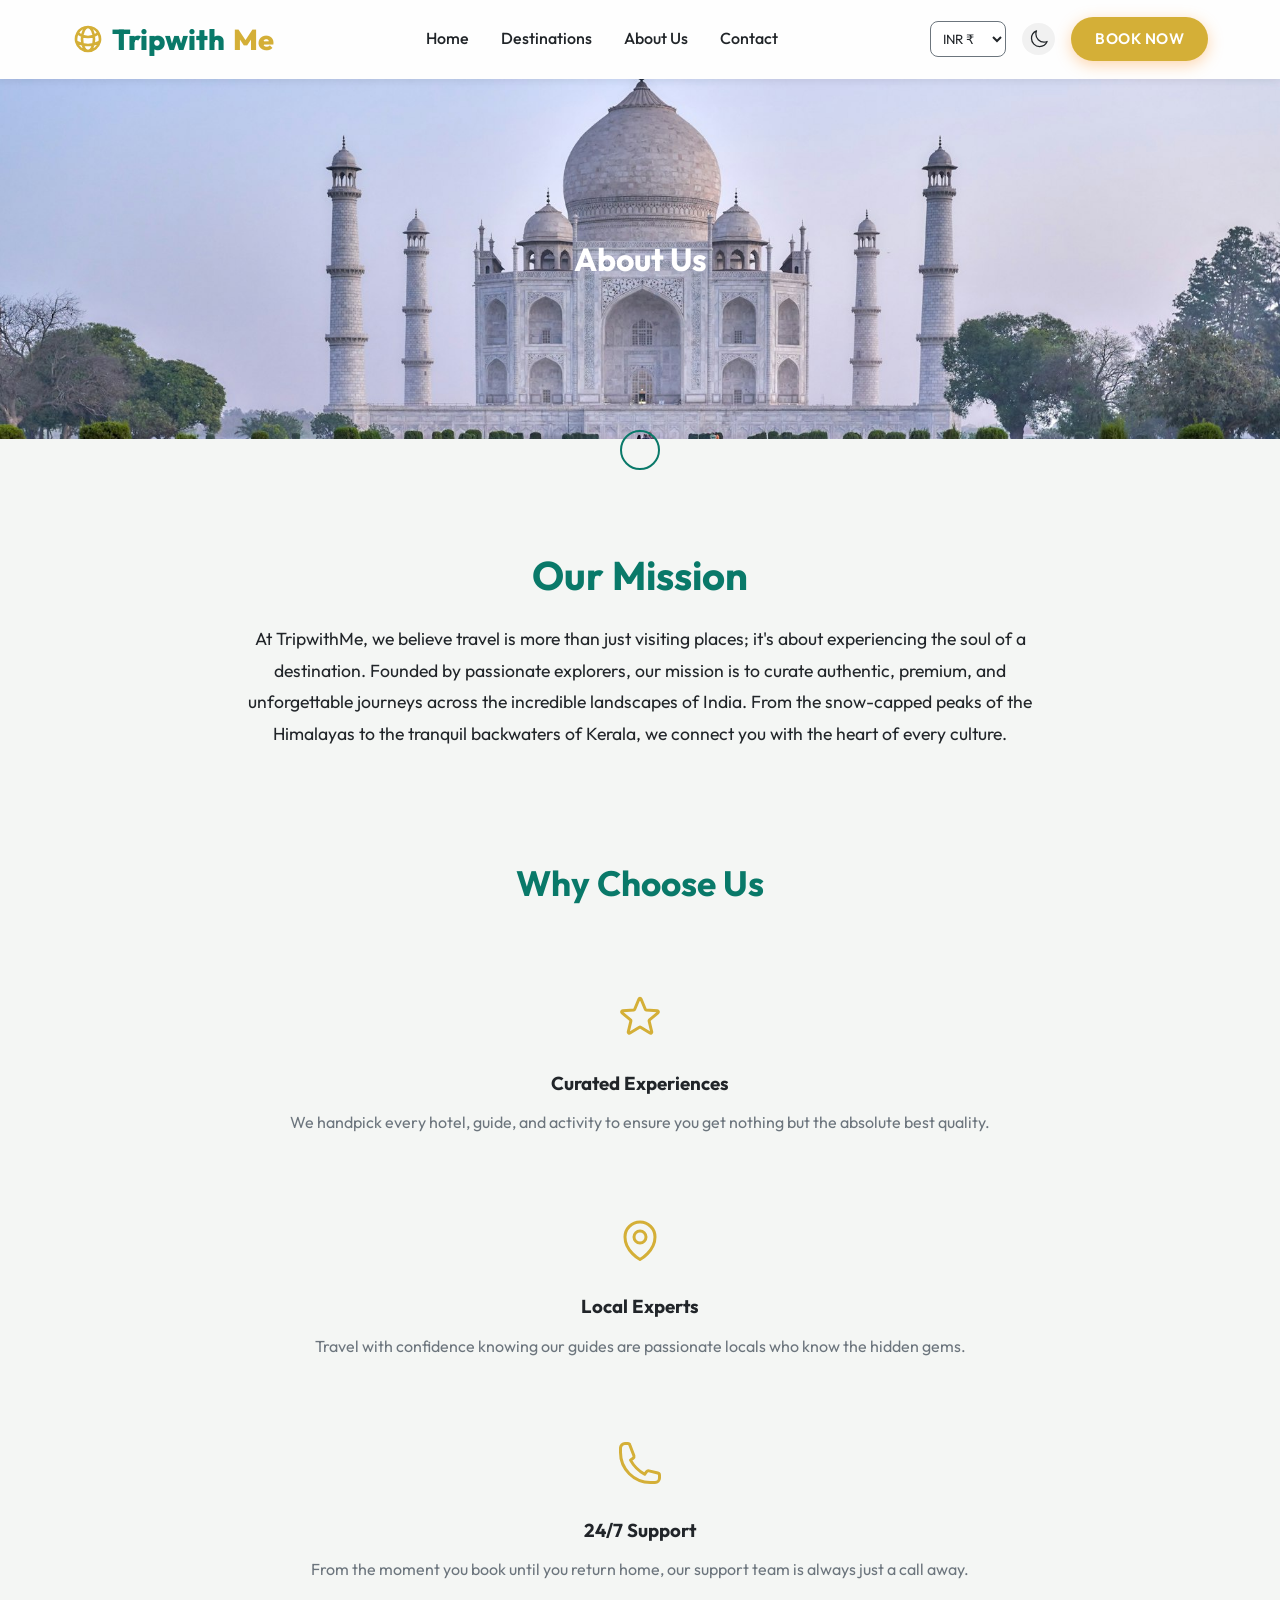
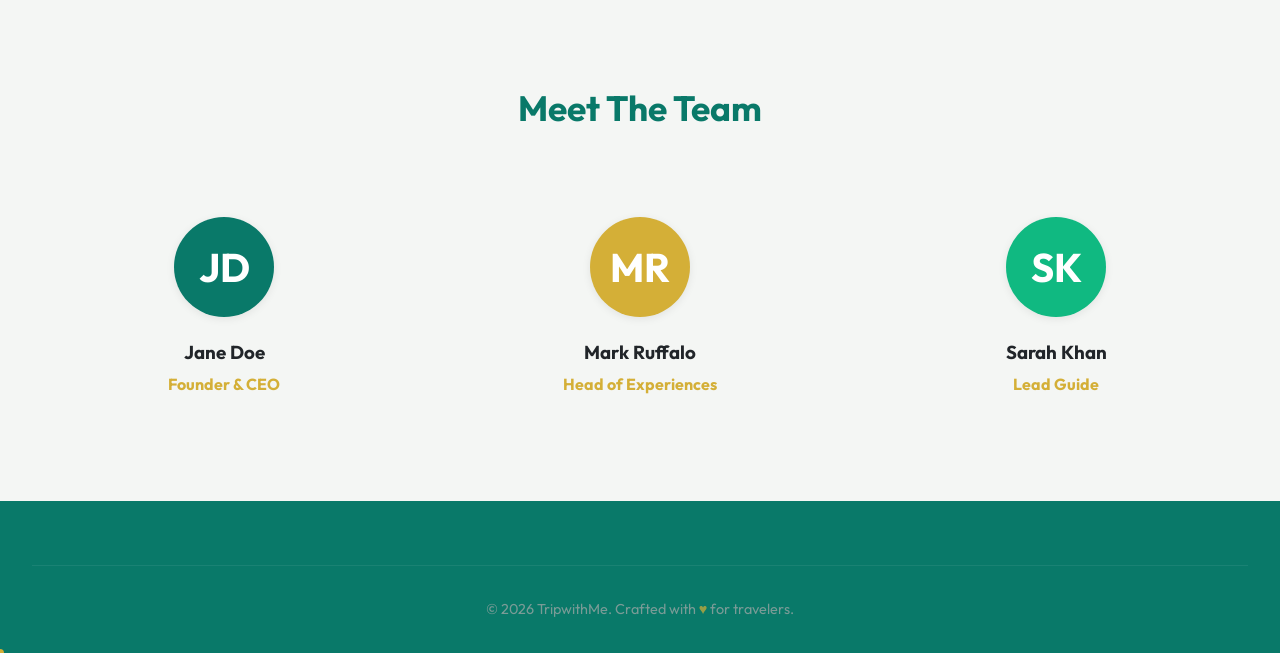
==== about.html @ ea59b4a3 "Added About Us and Contact pages, updated navigation links" ====
<!doctype html>
<html lang="en">
  <head>
    <meta charset="UTF-8" />
    <meta name="viewport" content="width=device-width, initial-scale=1.0" />
    <title>About Us - TripwithMe</title>
    <meta name="description" content="Learn about TripwithMe's mission to provide unforgettable Indian travel experiences." />
    <link rel="stylesheet" href="style.css" />
    <script src="script.js" defer></script>
  </head>
  <body>
    <!-- Preloader -->
    <div id="preloader" class="preloader">
      <svg class="loader-plane" xmlns="http://www.w3.org/2000/svg" fill="none" viewBox="0 0 24 24" stroke-width="1.5" stroke="currentColor" width="60" height="60">
        <path stroke-linecap="round" stroke-linejoin="round" d="M6 12 3.269 3.125A59.769 59.769 0 0 1 21.485 12 59.768 59.768 0 0 1 3.27 20.875L5.999 12Zm0 0h7.5" />
      </svg>
    </div>

    <!-- Header -->
    <header class="header glassmorphism">
      <div class="nav-container">
        <a href="index.html" class="logo">
          <svg xmlns="http://www.w3.org/2000/svg" fill="none" viewBox="0 0 24 24" stroke-width="2" stroke="var(--primary-accent)" width="32" height="32" class="logo-icon">
            <path stroke-linecap="round" stroke-linejoin="round" d="M12 21a9.004 9.004 0 0 0 8.716-6.747M12 21a9.004 9.004 0 0 1-8.716-6.747M12 21c2.485 0 4.5-4.03 4.5-9S14.485 3 12 3m0 18c-2.485 0-4.5-4.03-4.5-9S9.515 3 12 3m0 0a8.997 8.997 0 0 1 7.843 4.582M12 3a8.997 8.997 0 0 0-7.843 4.582m15.686 0A11.953 11.953 0 0 1 12 10.5c-2.998 0-5.74-1.1-7.843-2.918m15.686 0A8.959 8.959 0 0 1 21 12c0 .778-.099 1.533-.284 2.253m0 0A17.919 17.919 0 0 1 12 16.5c-3.162 0-6.133-.815-8.716-2.247m0 0A9.015 9.015 0 0 1 3 12c0-1.605.42-3.113 1.157-4.418" />
          </svg>
          Tripwith<span>Me</span>
        </a>

        <input type="checkbox" id="menu-toggle" />
        <label for="menu-toggle" class="menu-btn">
          <svg xmlns="http://www.w3.org/2000/svg" fill="none" viewBox="0 0 24 24" stroke-width="2" stroke="currentColor" width="28" height="28">
            <path stroke-linecap="round" stroke-linejoin="round" d="M3.75 6.75h16.5M3.75 12h16.5m-16.5 5.25h16.5" />
          </svg>
        </label>

        <ul class="nav-links">
          <li><a href="index.html" class="nav-link">Home</a></li>
          <li><a href="packages.html" class="nav-link">Destinations</a></li>
          <li><a href="about.html" class="nav-link active">About Us</a></li>
          <li><a href="contact.html" class="nav-link">Contact</a></li>
        </ul>

        <div class="header-controls">
          <select id="currency-select" aria-label="Currency" class="glass-select">
            <option value="INR">INR ₹</option>
            <option value="USD">USD $</option>
            <option value="EUR">EUR €</option>
          </select>
          <label style="display: flex; align-items: center; cursor: pointer" title="Toggle Dark Mode" class="theme-toggle-label">
            <input type="checkbox" id="theme-toggle" style="display: none" />
            <svg xmlns="http://www.w3.org/2000/svg" fill="none" viewBox="0 0 24 24" stroke-width="1.5" stroke="currentColor" width="20" height="20" class="theme-icon">
              <path stroke-linecap="round" stroke-linejoin="round" d="M21.752 15.002A9.72 9.72 0 0 1 18 15.75c-5.385 0-9.75-4.365-9.75-9.75 0-1.33.266-2.597.748-3.752A9.753 9.753 0 0 0 3 11.25C3 16.635 7.365 21 12.75 21a9.753 9.753 0 0 0 9.002-5.998Z" />
            </svg>
          </label>
          <a href="login.html" class="btn btn-primary cta-btn">Book Now</a>
        </div>
      </div>
    </header>

    <!-- Page Banner -->
    <div class="page-header parallax-bg" style="background-image: url('images/hero-bg.jpg');">
      <h1>About Us</h1>
    </div>

    <!-- Main Content -->
    <main class="container" style="margin-top: 4rem; margin-bottom: 4rem;">
      <!-- Our Story -->
      <section class="glassmorphism" style="padding: 3rem; margin-bottom: 4rem; border-radius: var(--border-radius);">
        <div style="text-align: center; max-width: 800px; margin: 0 auto;">
          <h2 style="color: var(--primary-base); margin-bottom: 1.5rem; font-size: 2.5rem;">Our Mission</h2>
          <p style="font-size: 1.1rem; line-height: 1.8; color: var(--text-dark);">
            At TripwithMe, we believe travel is more than just visiting places; it's about experiencing the soul of a destination. Founded by passionate explorers, our mission is to curate authentic, premium, and unforgettable journeys across the incredible landscapes of India. From the snow-capped peaks of the Himalayas to the tranquil backwaters of Kerala, we connect you with the heart of every culture.
          </p>
        </div>
      </section>

      <!-- Why Choose Us -->
      <section style="margin-bottom: 4rem;">
        <h2 style="text-align: center; color: var(--primary-base); margin-bottom: 3rem; font-size: 2.2rem;">Why Choose Us</h2>
        <div class="grid-3">
          <div class="glassmorphism" style="padding: 2.5rem; text-align: center; border-radius: var(--border-radius);">
            <svg xmlns="http://www.w3.org/2000/svg" fill="none" viewBox="0 0 24 24" stroke-width="1.5" stroke="var(--primary-accent)" width="48" height="48" style="margin-bottom: 1.5rem;">
              <path stroke-linecap="round" stroke-linejoin="round" d="M11.48 3.499a.562.562 0 0 1 1.04 0l2.125 5.111a.563.563 0 0 0 .475.345l5.518.442c.499.04.701.663.321.988l-4.204 3.602a.563.563 0 0 0-.182.557l1.285 5.385a.562.562 0 0 1-.84.61l-4.725-2.885a.562.562 0 0 0-.586 0L6.982 20.54a.562.562 0 0 1-.84-.61l1.285-5.386a.562.562 0 0 0-.182-.557l-4.204-3.602a.562.562 0 0 1 .321-.988l5.518-.442a.563.563 0 0 0 .475-.345L11.48 3.5Z" />
            </svg>
            <h3 style="margin-bottom: 1rem; color: var(--text-dark);">Curated Experiences</h3>
            <p style="color: var(--text-light);">We handpick every hotel, guide, and activity to ensure you get nothing but the absolute best quality.</p>
          </div>
          <div class="glassmorphism" style="padding: 2.5rem; text-align: center; border-radius: var(--border-radius);">
            <svg xmlns="http://www.w3.org/2000/svg" fill="none" viewBox="0 0 24 24" stroke-width="1.5" stroke="var(--primary-accent)" width="48" height="48" style="margin-bottom: 1.5rem;">
              <path stroke-linecap="round" stroke-linejoin="round" d="M15 10.5a3 3 0 1 1-6 0 3 3 0 0 1 6 0Z" />
              <path stroke-linecap="round" stroke-linejoin="round" d="M19.5 10.5c0 7.142-7.5 11.25-7.5 11.25S4.5 17.642 4.5 10.5a7.5 7.5 0 1 1 15 0Z" />
            </svg>
            <h3 style="margin-bottom: 1rem; color: var(--text-dark);">Local Experts</h3>
            <p style="color: var(--text-light);">Travel with confidence knowing our guides are passionate locals who know the hidden gems.</p>
          </div>
          <div class="glassmorphism" style="padding: 2.5rem; text-align: center; border-radius: var(--border-radius);">
            <svg xmlns="http://www.w3.org/2000/svg" fill="none" viewBox="0 0 24 24" stroke-width="1.5" stroke="var(--primary-accent)" width="48" height="48" style="margin-bottom: 1.5rem;">
              <path stroke-linecap="round" stroke-linejoin="round" d="M2.25 6.75c0 8.284 6.716 15 15 15h2.25a2.25 2.25 0 0 0 2.25-2.25v-1.372c0-.516-.351-.966-.852-1.091l-4.423-1.106c-.44-.11-.902.055-1.173.417l-.97 1.293c-2.896-1.596-5.48-4.18-7.076-7.076l1.293-.97c.362-.271.527-.734.417-1.173L6.963 3.102a1.125 1.125 0 0 0-1.091-.852H4.5A2.25 2.25 0 0 0 2.25 4.5v2.25Z" />
            </svg>
            <h3 style="margin-bottom: 1rem; color: var(--text-dark);">24/7 Support</h3>
            <p style="color: var(--text-light);">From the moment you book until you return home, our support team is always just a call away.</p>
          </div>
        </div>
      </section>

      <!-- Our Team -->
      <section>
        <h2 style="text-align: center; color: var(--primary-base); margin-bottom: 3rem; font-size: 2.2rem;">Meet The Team</h2>
        <div class="team-grid">
          <div class="team-card glassmorphism">
            <div class="team-avatar">JD</div>
            <h3>Jane Doe</h3>
            <p class="team-role">Founder & CEO</p>
          </div>
          <div class="team-card glassmorphism">
            <div class="team-avatar" style="background: var(--primary-accent);">MR</div>
            <h3>Mark Ruffalo</h3>
            <p class="team-role">Head of Experiences</p>
          </div>
          <div class="team-card glassmorphism">
            <div class="team-avatar" style="background: #10b981;">SK</div>
            <h3>Sarah Khan</h3>
            <p class="team-role">Lead Guide</p>
          </div>
        </div>
      </section>
    </main>

    <!-- Footer -->
    <footer class="footer">
      <div class="footer-bottom">
        <p>&copy; 2026 TripwithMe. Crafted with <span style="color: var(--primary-accent)">♥</span> for travelers.</p>
      </div>
    </footer>
  </body>
</html>
---- style.css ----
@import url("https://fonts.googleapis.com/css2?family=Outfit:wght@300;400;500;600;700;800&display=swap");

:root {
  --primary-accent: #d4af37; /* Gold */
  --primary-base: #097969; /* Emerald Green */
  --bg-light: #f4f6f4; /* Subtle mint off-white */
  --text-dark: #212529;
  --text-light: #6c757d;
  --white: #ffffff;
  --shadow-sm: 0 2px 8px rgba(0, 0, 0, 0.08);
  --shadow-md: 0 8px 24px rgba(0, 0, 0, 0.12);
  --shadow-lg: 0 16px 32px rgba(0, 0, 0, 0.15);
  --border-radius: 12px;
  --transition: all 0.3s ease;
}

:root[data-theme="dark"] {
  --primary-accent: #e5c158; /* Lighter Gold for dark mode */
  --primary-base: #50c878; /* Lighter Emerald for dark mode */
  --bg-light: #121212;
  --text-dark: #f8f9fa;
  --text-light: #adb5bd;
  --white: #1e1e1e;
  --shadow-sm: 0 2px 8px rgba(0, 0, 0, 0.4);
  --shadow-md: 0 8px 24px rgba(0, 0, 0, 0.6);
  --shadow-lg: 0 16px 32px rgba(0, 0, 0, 0.8);
}

* {
  margin: 0;
  padding: 0;
  box-sizing: border-box;
}

body {
  font-family: "Outfit", sans-serif;
  background-color: var(--bg-light);
  color: var(--text-dark);
  line-height: 1.6;
  overflow-x: hidden;
  transition:
    background-color var(--transition),
    color var(--transition);
}

a {
  text-decoration: none;
  color: inherit;
}

ul {
  list-style: none;
}

/* Typography */
h1,
h2,
h3,
h4 {
  font-weight: 700;
  line-height: 1.2;
}

.section-title {
  text-align: center;
  font-size: 2.5rem;
  color: var(--primary-base);
  margin-bottom: 3rem;
}

.btn {
  display: inline-block;
  padding: 0.8rem 2rem;
  border-radius: 30px;
  font-weight: 600;
  cursor: pointer;
  transition: var(--transition);
  border: none;
  text-align: center;
}

.btn-primary {
  background-color: var(--primary-accent);
  color: var(--white);
  box-shadow: 0 4px 15px rgba(255, 153, 51, 0.4);
}

.btn-primary:hover {
  background-color: #e68a2e;
  transform: translateY(-2px);
  box-shadow: 0 6px 20px rgba(255, 153, 51, 0.5);
}

/* Header & Navigation (Checkbox Hack) */
.header {
  background-color: var(--white);
  position: sticky;
  top: 0;
  z-index: 1000;
  box-shadow: var(--shadow-sm);
}

.nav-container {
  max-width: 1200px;
  margin: 0 auto;
  display: flex;
  justify-content: space-between;
  align-items: center;
  padding: 1rem 2rem;
}

.logo {
  font-size: 1.8rem;
  font-weight: 800;
  color: var(--primary-base);
  display: flex;
  align-items: center;
  gap: 0.5rem;
}

.logo span {
  color: var(--primary-accent);
}

.nav-links {
  display: flex;
  gap: 2rem;
}

.nav-links a {
  font-weight: 500;
  transition: var(--transition);
}

.nav-links a:hover {
  color: var(--primary-accent);
}

/* Checkbox Hack Elements */
.menu-btn {
  display: none;
  cursor: pointer;
  font-size: 1.5rem;
  color: var(--primary-base);
}

#menu-toggle {
  display: none;
}

/* Hero Section */
.hero {
  height: 80vh;
  min-height: 600px;
  background:
    linear-gradient(rgba(0, 0, 128, 0.5), rgba(0, 0, 128, 0.5)),
    url("images/hero-bg.jpg") center/cover no-repeat;
  display: flex;
  align-items: center;
  justify-content: center;
  text-align: center;
  color: #ffffff;
  padding: 0 2rem;
}

.hero-content h1 {
  font-size: 4rem;
  margin-bottom: 1rem;
  animation: fadeInDown 1s ease;
}

.hero-content p {
  font-size: 1.2rem;
  margin-bottom: 2.5rem;
  font-weight: 300;
}

/* Search Overlay */
.search-overlay {
  background: rgba(255, 255, 255, 0.95);
  padding: 1.5rem;
  border-radius: var(--border-radius);
  display: flex;
  gap: 1rem;
  box-shadow: var(--shadow-lg);
  flex-wrap: wrap;
  backdrop-filter: blur(10px);
}

.search-field {
  flex: 1;
  min-width: 200px;
}

.search-field select,
.search-field input {
  width: 100%;
  padding: 0.8rem 1rem;
  border: 1px solid #ddd;
  border-radius: 8px;
  font-family: inherit;
  outline: none;
}

/* Features */
.features {
  padding: 6rem 2rem;
  max-width: 1200px;
  margin: 0 auto;
}

.feature-grid {
  display: flex;
  gap: 2rem;
  justify-content: space-between;
}

.feature-card {
  flex: 1;
  text-align: center;
  padding: 2rem;
  background: var(--white);
  border-radius: var(--border-radius);
  box-shadow: var(--shadow-sm);
  transition: var(--transition);
}

.feature-card:hover {
  transform: translateY(-10px);
  box-shadow: var(--shadow-md);
}

.feature-icon {
  font-size: 3rem;
  color: var(--primary-accent);
  margin-bottom: 1.5rem;
}

/* State Grid */
.states {
  padding: 4rem 2rem 8rem;
  max-width: 1200px;
  margin: 0 auto;
}

.state-grid {
  display: grid;
  grid-template-columns: repeat(3, 1fr);
  grid-template-rows: repeat(2, 350px);
  gap: 2rem;
}

.state-card {
  position: relative;
  border-radius: var(--border-radius);
  overflow: hidden;
  cursor: pointer;
  box-shadow: var(--shadow-md);
  transition: var(--transition);
}

.state-card img {
  width: 100%;
  height: 100%;
  object-fit: cover;
  transition: transform 0.5s ease;
}

.state-overlay {
  position: absolute;
  bottom: 0;
  left: 0;
  right: 0;
  background: linear-gradient(transparent, rgba(0, 0, 128, 0.9));
  padding: 2rem;
  color: #ffffff;
}

.state-card:hover {
  transform: translateY(-5px);
  box-shadow: var(--shadow-lg);
}

.state-card:hover img {
  transform: scale(1.1);
}

/* Page 2: Packages */
.page-header {
  height: 40vh;
  min-height: 300px;
  background:
    linear-gradient(rgba(0, 0, 128, 0.6), rgba(0, 0, 128, 0.6)),
    url("images/contact-bg.jpg") center/cover;
  display: flex;
  align-items: center;
  justify-content: center;
  color: #ffffff;
}

.packages-container {
  max-width: 1200px;
  margin: 4rem auto;
  padding: 0 2rem;
  display: flex;
  flex-direction: column;
  gap: 3rem;
}

.sidebar {
  background: var(--white);
  padding: 2rem;
  border-radius: var(--border-radius);
  box-shadow: var(--shadow-sm);
  height: fit-content;
  display: flex;
  justify-content: center;
  align-items: center;
  gap: 3rem;
  flex-wrap: wrap;
}

.filter-group {
  display: flex;
  align-items: center;
  gap: 1.5rem;
  margin-bottom: 0;
  flex-wrap: wrap;
}

.filter-group h3 {
  color: var(--primary-base);
  margin-bottom: 0;
  margin-right: 1rem;
}

.checkbox-label {
  display: flex;
  align-items: center;
  gap: 0.8rem;
  margin-bottom: 0;
  cursor: pointer;
}

.checkbox-label input[type="checkbox"] {
  accent-color: var(--primary-accent);
  width: 1.2rem;
  height: 1.2rem;
}

.package-grid {
  display: grid;
  grid-template-columns: repeat(auto-fill, minmax(300px, 1fr));
  gap: 2rem;
}

.pkg-card {
  background: var(--white);
  border-radius: var(--border-radius);
  overflow: hidden;
  box-shadow: var(--shadow-sm);
  transition: var(--transition);
}

.pkg-card:hover {
  transform: translateY(-5px);
  box-shadow: var(--shadow-md);
}

.pkg-img {
  height: 200px;
  width: 100%;
  object-fit: cover;
}

.pkg-content {
  padding: 1.5rem;
}

.pkg-meta {
  display: flex;
  justify-content: space-between;
  margin-bottom: 1rem;
  color: var(--text-light);
  font-size: 0.9rem;
}

.pkg-meta span {
  display: flex;
  align-items: center;
  gap: 0.3rem;
}

.pkg-title {
  font-size: 1.2rem;
  margin-bottom: 1rem;
}

.pkg-footer {
  display: flex;
  justify-content: space-between;
  align-items: center;
  border-top: 1px solid var(--bg-light);
  padding-top: 1rem;
  margin-top: 1rem;
}

.pkg-price {
  font-size: 1.4rem;
  font-weight: 700;
  color: var(--primary-accent);
}

/* Page 3: Trip Details */
.trip-details-container {
  max-width: 1200px;
  margin: 4rem auto;
  padding: 0 2rem;
  display: grid;
  grid-template-columns: 70% 30%;
  gap: 3rem;
}

.state-overview p {
  font-size: 1.1rem;
  color: var(--text-light);
  margin-bottom: 2rem;
}

/* CSS Masonry Gallery */
.masonry-gallery {
  column-count: 2;
  column-gap: 1rem;
  margin-bottom: 3rem;
}

.masonry-item {
  break-inside: avoid;
  margin-bottom: 1rem;
  border-radius: 8px;
  width: 100%;
  display: block;
  box-shadow: var(--shadow-sm);
}

/* CSS Timeline */
.timeline {
  border-left: 3px solid var(--primary-accent);
  padding-left: 2rem;
  margin: 2rem 0;
}

.timeline-item {
  position: relative;
  margin-bottom: 3rem;
}

.timeline-item::before {
  content: "";
  position: absolute;
  left: -2.65rem;
  top: 0;
  width: 20px;
  height: 20px;
  background: var(--white);
  border: 4px solid var(--primary-accent);
  border-radius: 50%;
}

.timeline-day {
  font-size: 0.9rem;
  font-weight: 700;
  color: var(--primary-accent);
  margin-bottom: 0.5rem;
}

.timeline-content h4 {
  margin-bottom: 0.5rem;
  color: var(--primary-base);
}

.timeline-content p {
  color: var(--text-light);
}

/* Sticky Booking Form */
.booking-sidebar {
  position: sticky;
  top: 100px; /* Offset for header */
  background: var(--white);
  padding: 2rem;
  border-radius: var(--border-radius);
  box-shadow: var(--shadow-md);
  height: fit-content;
}

.price-tag {
  font-size: 2rem;
  font-weight: 800;
  color: var(--primary-base);
  margin-bottom: 1.5rem;
}

.price-tag span {
  font-size: 1rem;
  color: var(--text-light);
  font-weight: 400;
}

.booking-form {
  display: flex;
  flex-direction: column;
  gap: 1.2rem;
}

.form-group label {
  display: block;
  margin-bottom: 0.5rem;
  font-weight: 500;
}

.form-group input,
.form-group select {
  width: 100%;
  padding: 0.8rem;
  border: 1px solid #ddd;
  border-radius: 8px;
  font-family: inherit;
}

/* Footer */
.footer {
  background-color: var(--primary-base);
  color: var(--white);
  padding: 4rem 2rem 2rem;
}

.footer-grid {
  max-width: 1200px;
  margin: 0 auto;
  display: grid;
  grid-template-columns: repeat(4, 1fr);
  gap: 3rem;
  margin-bottom: 3rem;
}

.footer-col h4 {
  color: var(--primary-accent);
  margin-bottom: 1.5rem;
  font-size: 1.2rem;
}

.footer-links li {
  margin-bottom: 0.8rem;
}

.footer-links a {
  color: #ccc;
  transition: var(--transition);
}

.footer-links a:hover {
  color: var(--white);
  padding-left: 5px;
}

.newsletter-form {
  display: flex;
  margin-top: 1rem;
}

.newsletter-form input {
  padding: 0.8rem;
  border: none;
  border-radius: 4px 0 0 4px;
  flex: 1;
  outline: none;
}

.newsletter-form button {
  border-radius: 0 4px 4px 0;
  padding: 0.8rem 1.2rem;
}

.footer-bottom {
  text-align: center;
  padding-top: 2rem;
  border-top: 1px solid rgba(255, 255, 255, 0.1);
  color: #aaa;
}

/* Animations */
@keyframes fadeInDown {
  from {
    opacity: 0;
    transform: translateY(-30px);
  }
  to {
    opacity: 1;
    transform: translateY(0);
  }
}

/* Responsive Media Queries */
@media (max-width: 1024px) {
  .state-grid {
    grid-template-columns: repeat(2, 1fr);
  }

  .packages-container,
  .trip-details-container {
    grid-template-columns: 1fr;
  }

  .booking-sidebar {
    position: relative;
    top: 0;
  }
}

@media (max-width: 768px) {
  .menu-btn {
    display: block;
  }

  .nav-links {
    position: absolute;
    top: 100%;
    left: 0;
    right: 0;
    background: var(--white);
    flex-direction: column;
    padding: 0;
    max-height: 0;
    overflow: hidden;
    transition: max-height 0.3s ease-out;
    box-shadow: var(--shadow-sm);
    gap: 0;
  }

  .nav-links li {
    text-align: center;
    border-bottom: 1px solid var(--bg-light);
  }

  .nav-links a {
    display: block;
    padding: 1rem;
  }

  #menu-toggle:checked ~ .nav-links {
    max-height: 300px;
  }

  .hero-content h1 {
    font-size: 2.5rem;
  }

  .feature-grid {
    flex-direction: column;
  }

  .footer-grid {
    grid-template-columns: repeat(2, 1fr);
  }
}

@media (max-width: 480px) {
  .state-grid {
    grid-template-columns: 1fr;
  }

  .footer-grid {
    grid-template-columns: 1fr;
  }

  .masonry-gallery {
    column-count: 1;
  }
}

/* Glassmorphism */
.glass {
  background: rgba(255, 255, 255, 0.15);
  backdrop-filter: blur(12px);
  -webkit-backdrop-filter: blur(12px);
  border: 1px solid rgba(255, 255, 255, 0.2);
}

:root[data-theme="dark"] .glass {
  background: rgba(30, 30, 30, 0.3);
  border: 1px solid rgba(255, 255, 255, 0.1);
}

/* Parallax */
.parallax-bg {
  background-attachment: fixed;
  background-position: center;
  background-repeat: no-repeat;
  background-size: cover;
}

/* Header Utilities */
.header.transparent {
  background-color: transparent;
  box-shadow: none;
  transition: var(--transition);
}
.header.transparent.scrolled {
  background-color: var(--white);
  box-shadow: var(--shadow-sm);
}

/* Video Hero */
.video-hero-wrapper {
  position: absolute;
  top: 0;
  left: 0;
  width: 100%;
  height: 100%;
  overflow: hidden;
  z-index: -1;
}

.video-hero-wrapper video {
  width: 100%;
  height: 100%;
  object-fit: cover;
  opacity: 0.8;
}

/* Header Controls */
.header-controls {
  display: flex;
  align-items: center;
  gap: 1rem;
}

.header-controls select,
.header-controls button {
  padding: 0.5rem;
  border-radius: 8px;
  border: 1px solid var(--text-light);
  background: var(--white);
  color: var(--text-dark);
  font-family: inherit;
  cursor: pointer;
}

/* Spin Anim */
.spin-anim {
  animation: spin 0.5s ease-in-out;
}
@keyframes spin {
  from {
    transform: rotate(0deg) scale(1);
  }
  50% {
    transform: rotate(180deg) scale(1.2);
  }
  to {
    transform: rotate(360deg) scale(1);
  }
}

/* Floating WhatsApp */
.floating-whatsapp {
  position: fixed;
  bottom: 30px;
  right: 30px;
  background-color: #25d366;
  color: white;
  width: 60px;
  height: 60px;
  border-radius: 50%;
  display: flex;
  align-items: center;
  justify-content: center;
  font-size: 30px;
  box-shadow: var(--shadow-md);
  z-index: 1000;
  transition: var(--transition);
  animation: pulse 2s infinite;
}
.floating-whatsapp:hover {
  transform: scale(1.1);
}
@keyframes pulse {
  0% {
    box-shadow: 0 0 0 0 rgba(37, 211, 102, 0.7);
  }
  70% {
    box-shadow: 0 0 0 15px rgba(37, 211, 102, 0);
  }
  100% {
    box-shadow: 0 0 0 0 rgba(37, 211, 102, 0);
  }
}

/* Compare Bar */
.compare-bar {
  position: fixed;
  bottom: -100px;
  left: 0;
  width: 100%;
  background: var(--white);
  padding: 1rem 2rem;
  box-shadow: 0 -4px 15px rgba(0, 0, 0, 0.1);
  display: flex;
  justify-content: space-between;
  align-items: center;
  z-index: 999;
  transition: bottom 0.3s ease;
}
.compare-bar.visible {
  bottom: 0;
}
.compare-checkbox-container {
  position: absolute;
  top: 10px;
  right: 10px;
  background: var(--white);
  padding: 5px;
  border-radius: 50%;
  z-index: 10;
  box-shadow: var(--shadow-sm);
}

/* 3D Flip Card */
.flip-card-wrapper {
  perspective: 1000px;
}
.flip-card-inner {
  position: relative;
  width: 100%;
  height: 100%;
  text-align: left;
  transition: transform 0.8s;
  transform-style: preserve-3d;
  box-shadow: var(--shadow-sm);
  border-radius: var(--border-radius);
}
.flip-card-wrapper:hover .flip-card-inner {
  transform: rotateY(180deg);
}
.flip-card-front,
.flip-card-back {
  position: relative;
  width: 100%;
  -webkit-backface-visibility: hidden;
  backface-visibility: hidden;
  background: var(--white);
  border-radius: var(--border-radius);
}
.flip-card-back {
  position: absolute;
  top: 0;
  left: 0;
  height: 100%;
  transform: rotateY(180deg);
  padding: 2rem;
  display: flex;
  flex-direction: column;
  justify-content: center;
  align-items: center;
  text-align: center;
  background: var(--primary-base);
  color: var(--white);
}

/* Booking Wizard */
.wizard-step {
  display: none;
}
.wizard-step.active {
  display: block;
  animation: fadeIn 0.4s ease;
}
@keyframes fadeIn {
  from {
    opacity: 0;
    transform: translateY(10px);
  }
  to {
    opacity: 1;
    transform: translateY(0);
  }
}

/* FAQ Accordion */
.faq-details {
  background: var(--white);
  padding: 1rem;
  border-radius: 8px;
  margin-bottom: 1rem;
  box-shadow: var(--shadow-sm);
}
.faq-details summary {
  font-weight: 600;
  cursor: pointer;
  outline: none;
  color: var(--primary-base);
}
.faq-details p {
  margin-top: 1rem;
  color: var(--text-light);
}

/* Weather Chart */
.weather-chart {
  display: flex;
  align-items: flex-end;
  gap: 10px;
  height: 150px;
  margin-top: 2rem;
  padding-bottom: 1rem;
  border-bottom: 2px solid var(--text-light);
}
.chart-bar {
  flex: 1;
  background: var(--primary-accent);
  border-radius: 4px 4px 0 0;
  text-align: center;
  color: var(--white);
  font-size: 0.8rem;
  position: relative;
  transition: var(--transition);
}
.chart-bar:hover {
  filter: brightness(1.1);
}
.chart-bar span {
  position: absolute;
  bottom: -25px;
  left: 50%;
  transform: translateX(-50%);
  color: var(--text-dark);
}

/* Marquee */
.marquee-container {
  overflow: hidden;
  white-space: nowrap;
  background: var(--white);
  padding: 3rem 0;
  margin: 4rem 0;
}
.marquee-content {
  display: inline-block;
  animation: scroll-marquee 20s linear infinite;
}
.marquee-item {
  display: inline-block;
  background: var(--bg-light);
  padding: 2rem;
  margin: 0 1rem;
  border-radius: 12px;
  box-shadow: var(--shadow-sm);
  width: 350px;
  white-space: normal;
}
@keyframes scroll-marquee {
  0% {
    transform: translateX(0);
  }
  100% {
    transform: translateX(-50%);
  }
}

/* SVG Line Animation */
.animated-route path {
  stroke-dasharray: 1000;
  stroke-dashoffset: 1000;
  animation: drawLine 5s linear forwards;
}
@keyframes drawLine {
  to {
    stroke-dashoffset: 0;
  }
}

/* --- Creative Header & Footer Enhancements --- */

/* Glassmorphism Header */
.header.glassmorphism {
  background: rgba(255, 255, 255, 0.85);
  backdrop-filter: blur(12px);
  -webkit-backdrop-filter: blur(12px);
  border-bottom: 1px solid rgba(255, 255, 255, 0.3);
  transition: all 0.4s ease;
}

:root[data-theme="dark"] .header.glassmorphism {
  background: rgba(18, 18, 18, 0.85);
  border-bottom: 1px solid rgba(255, 255, 255, 0.05);
}

.logo-icon {
  transition: transform 0.3s ease;
}
.logo:hover .logo-icon {
  transform: rotate(20deg);
}

/* Nav Links Underline Effect */
.nav-links {
  align-items: center;
}
.nav-link {
  position: relative;
  padding: 0.5rem 0;
}
.nav-link::after {
  content: "";
  position: absolute;
  width: 0;
  height: 2px;
  bottom: 0;
  left: 0;
  background-color: var(--primary-accent);
  transition: width 0.3s ease;
}
.nav-link:hover::after {
  width: 100%;
}

/* Header Controls */
.header-controls {
  display: flex;
  align-items: center;
  gap: 1rem;
}
.glass-select {
  background: transparent;
  border: 1px solid rgba(0, 0, 0, 0.1);
  padding: 0.4rem;
  border-radius: 6px;
  color: var(--text-dark);
  cursor: pointer;
}
:root[data-theme="dark"] .glass-select {
  border-color: rgba(255, 255, 255, 0.2);
}
.glass-select:focus {
  outline: none;
  border-color: var(--primary-accent);
}

.theme-toggle-label {
  padding: 0.4rem;
  border-radius: 50%;
  background: rgba(0, 0, 0, 0.05);
  transition: background 0.3s ease;
}
:root[data-theme="dark"] .theme-toggle-label {
  background: rgba(255, 255, 255, 0.1);
}
.theme-toggle-label:hover {
  background: rgba(0, 0, 0, 0.1);
}
:root[data-theme="dark"] .theme-toggle-label:hover {
  background: rgba(255, 255, 255, 0.2);
}

.cta-btn {
  padding: 0.6rem 1.5rem;
  font-size: 0.95rem;
  text-transform: uppercase;
  letter-spacing: 0.5px;
}

/* Creative Footer */
.creative-footer {
  background: linear-gradient(135deg, var(--primary-base) 0%, #044a3f 100%);
  color: #e0e6ed;
  padding: 5rem 2rem 2rem;
  margin-top: 5rem;
  position: relative;
}

:root[data-theme="dark"] .creative-footer {
  background: linear-gradient(135deg, #1a1a1a 0%, #0d0d0d 100%);
  border-top: 1px solid #333;
}

.footer-grid {
  max-width: 1200px;
  margin: 0 auto;
  display: grid;
  grid-template-columns: 2fr 1fr 1fr 1.5fr;
  gap: 3rem;
  margin-bottom: 4rem;
}

@media (max-width: 992px) {
  .footer-grid {
    grid-template-columns: 1fr 1fr;
  }
}
@media (max-width: 576px) {
  .footer-grid {
    grid-template-columns: 1fr;
  }
}

.footer-logo {
  color: #ffffff !important;
  margin-bottom: 1.5rem;
}

.footer-tagline {
  line-height: 1.8;
  margin-bottom: 2rem;
  opacity: 0.85;
}

.social-links {
  display: flex;
  gap: 1rem;
}
.social-links a {
  display: flex;
  align-items: center;
  justify-content: center;
  width: 40px;
  height: 40px;
  border-radius: 50%;
  background: rgba(255, 255, 255, 0.1);
  color: #ffffff;
  transition: all 0.3s ease;
}
.social-links a:hover {
  background: var(--primary-accent);
  transform: translateY(-3px);
}

.footer-col h4 {
  color: #ffffff;
  font-size: 1.2rem;
  margin-bottom: 1.5rem;
  position: relative;
  padding-bottom: 0.5rem;
}
.footer-col h4::after {
  content: "";
  position: absolute;
  left: 0;
  bottom: 0;
  width: 40px;
  height: 2px;
  background: var(--primary-accent);
}

.footer-links li {
  margin-bottom: 0.8rem;
}
.footer-links a {
  color: #e0e6ed;
  opacity: 0.8;
  transition: all 0.3s ease;
  display: flex;
  align-items: center;
}
.footer-links a::before {
  content: "›";
  margin-right: 8px;
  color: var(--primary-accent);
  font-size: 1.2rem;
  opacity: 0;
  transform: translateX(-10px);
  transition: all 0.3s ease;
}
.footer-links a:hover {
  opacity: 1;
  color: #ffffff;
  padding-left: 5px;
}
.footer-links a:hover::before {
  opacity: 1;
  transform: translateX(0);
}

.newsletter-col p {
  margin-bottom: 1.5rem;
  opacity: 0.85;
}

.input-group {
  display: flex;
  background: rgba(255, 255, 255, 0.1);
  border-radius: 30px;
  padding: 0.3rem;
  border: 1px solid rgba(255, 255, 255, 0.2);
}
.input-group input {
  background: transparent;
  border: none;
  padding: 0.8rem 1.2rem;
  color: #ffffff;
  width: 100%;
  outline: none;
}
.input-group input::placeholder {
  color: rgba(255, 255, 255, 0.6);
}
.input-group button {
  border-radius: 50%;
  width: 45px;
  height: 45px;
  padding: 0;
  display: flex;
  align-items: center;
  justify-content: center;
}

.footer-bottom {
  border-top: 1px solid rgba(255, 255, 255, 0.1);
  text-align: center;
  padding-top: 2rem;
  opacity: 0.7;
  font-size: 0.9rem;
}

/* --- Authentication Page (Login/Register) --- */
.auth-page {
  margin: 0;
  padding: 0;
  height: 100vh;
  overflow: hidden;
  display: flex;
  background-color: var(--bg-light);
}

.auth-back-btn {
  position: absolute;
  top: 2rem;
  left: 2rem;
  z-index: 100;
  display: flex;
  align-items: center;
  gap: 0.5rem;
  color: var(--white);
  font-weight: 500;
  text-shadow: 0 2px 4px rgba(0, 0, 0, 0.5);
  transition: transform 0.3s ease;
}
.auth-back-btn:hover {
  transform: translateX(-5px);
  color: var(--primary-accent);
}

.auth-container {
  display: flex;
  width: 100%;
  height: 100%;
}

/* Left Side Slider */
.auth-left {
  flex: 1.2;
  position: relative;
  overflow: hidden;
  background-color: #000;
}

@media (max-width: 992px) {
  .auth-left {
    display: none;
  }
  .auth-back-btn {
    color: var(--text-dark);
    text-shadow: none;
  }
}

.slider-slide {
  position: absolute;
  top: 0;
  left: 0;
  width: 100%;
  height: 100%;
  background-size: cover;
  background-position: center;
  opacity: 0;
  transition: opacity 1.5s ease-in-out;
  z-index: 1;
}

.slider-slide::after {
  content: "";
  position: absolute;
  top: 0;
  left: 0;
  width: 100%;
  height: 100%;
  background: linear-gradient(rgba(0, 0, 0, 0.2), rgba(0, 0, 0, 0.7));
}

.slider-slide.active {
  opacity: 1;
  z-index: 2;
}

.slide-content {
  position: absolute;
  bottom: 10%;
  left: 10%;
  color: var(--white);
  z-index: 3;
  max-width: 80%;
  transform: translateY(20px);
  opacity: 0;
  transition: all 0.8s ease 0.5s;
}

.slider-slide.active .slide-content {
  transform: translateY(0);
  opacity: 1;
}

.slide-content h2 {
  font-size: 3rem;
  margin-bottom: 0.5rem;
  text-shadow: 0 2px 8px rgba(0, 0, 0, 0.5);
}

.slide-content p {
  font-size: 1.2rem;
  text-shadow: 0 1px 4px rgba(0, 0, 0, 0.5);
}

/* Right Side Forms */
.auth-right {
  flex: 1;
  display: flex;
  align-items: center;
  justify-content: center;
  padding: 2rem;
  background-color: var(--white);
}

:root[data-theme="dark"] .auth-right {
  background-color: var(--bg-light);
}

.auth-card {
  width: 100%;
  max-width: 450px;
  padding: 3rem 2rem;
}

.auth-logo {
  display: flex;
  align-items: center;
  justify-content: center;
  gap: 0.5rem;
  margin-bottom: 2rem;
  color: var(--primary-base);
}

.auth-logo h2 {
  font-size: 1.8rem;
  font-weight: 800;
}
.auth-logo span {
  color: var(--primary-accent);
}

.auth-form {
  display: none;
  animation: fadeIn 0.4s ease forwards;
}

.auth-form.active {
  display: block;
}

.auth-form h3 {
  font-size: 1.8rem;
  margin-bottom: 0.5rem;
  text-align: center;
}

.auth-subtitle {
  text-align: center;
  color: var(--text-light);
  margin-bottom: 2rem;
}

.form-group {
  margin-bottom: 1.5rem;
}

.form-group label {
  display: block;
  margin-bottom: 0.5rem;
  font-weight: 500;
  color: var(--text-dark);
}

.form-group input {
  width: 100%;
  padding: 0.8rem 1rem;
  border: 1px solid #ccc;
  border-radius: 8px;
  font-size: 1rem;
  background: transparent;
  color: var(--text-dark);
  transition: border-color 0.3s;
}

:root[data-theme="dark"] .form-group input {
  border-color: #444;
}

.form-group input:focus {
  outline: none;
  border-color: var(--primary-base);
}

.form-options {
  display: flex;
  justify-content: space-between;
  align-items: center;
  margin-bottom: 1.5rem;
  font-size: 0.9rem;
}

.remember-me {
  display: flex;
  align-items: center;
  gap: 0.5rem;
  color: var(--text-light);
  cursor: pointer;
}

.forgot-password {
  color: var(--primary-base);
  font-weight: 500;
}

.forgot-password:hover {
  text-decoration: underline;
}

.btn-block {
  width: 100%;
  padding: 1rem;
  font-size: 1.1rem;
  border-radius: 8px;
  margin-top: 1rem;
}

.auth-switch {
  text-align: center;
  margin-top: 2rem;
  color: var(--text-light);
}

.auth-switch a {
  color: var(--primary-base);
  font-weight: 600;
  margin-left: 0.5rem;
}

.auth-switch a:hover {
  text-decoration: underline;
}

/* --- Custom Cursor --- */
body {
  cursor: none;
}
.custom-cursor {
  position: fixed;
  width: 8px;
  height: 8px;
  background: var(--primary-accent);
  border-radius: 50%;
  pointer-events: none;
  z-index: 99999;
  transform: translate(-50%, -50%);
  transition:
    width 0.2s,
    height 0.2s,
    background 0.2s;
}
.cursor-follower {
  position: fixed;
  width: 40px;
  height: 40px;
  border: 2px solid var(--primary-base);
  border-radius: 50%;
  pointer-events: none;
  z-index: 99998;
  transform: translate(-50%, -50%);
  transition:
    width 0.3s,
    height 0.3s,
    border-color 0.3s,
    background 0.3s;
}
.cursor-hover .custom-cursor {
  width: 0;
  height: 0;
}
.cursor-hover .cursor-follower {
  width: 60px;
  height: 60px;
  border-color: var(--primary-accent);
  background: rgba(212, 175, 55, 0.1);
}

/* --- Scrollbar --- */
::-webkit-scrollbar {
  width: 10px;
}
::-webkit-scrollbar-track {
  background: var(--bg-light);
}
::-webkit-scrollbar-thumb {
  background: var(--primary-base);
  border-radius: 10px;
}
::-webkit-scrollbar-thumb:hover {
  background: var(--primary-accent);
}

/* --- AOS Animations --- */
.fade-in {
  opacity: 0;
  transform: translateY(30px);
  transition:
    opacity 0.8s cubic-bezier(0.5, 0, 0, 1),
    transform 0.8s cubic-bezier(0.5, 0, 0, 1);
}
.fade-in.is-visible {
  opacity: 1;
  transform: translateY(0);
}

/* --- Preloader --- */
.preloader {
  position: fixed;
  top: 0;
  left: 0;
  width: 100vw;
  height: 100vh;
  background: var(--primary-base);
  z-index: 999999;
  display: flex;
  justify-content: center;
  align-items: center;
  transition:
    opacity 0.6s ease,
    visibility 0.6s ease;
}
.preloader.hidden {
  opacity: 0;
  visibility: hidden;
}
.loader-plane {
  color: var(--primary-accent);
  animation: fly 2s infinite ease-in-out;
}
@keyframes fly {
  0% {
    transform: translateY(0) scale(1);
  }
  50% {
    transform: translateY(-20px) scale(1.1);
  }
  100% {
    transform: translateY(0) scale(1);
  }
}

/* --- Typewriter Cursor --- */
.typewriter-cursor {
  display: inline-block;
  width: 3px;
  height: 1em;
  background-color: var(--primary-accent);
  animation: blink 0.7s infinite;
  vertical-align: bottom;
  margin-left: 2px;
}
@keyframes blink {
  0%,
  100% {
    opacity: 1;
  }
  50% {
    opacity: 0;
  }
}

/* --- Interactive Map Section --- */
.map-section {
  padding: 6rem 2rem;
  background: var(--white);
  text-align: center;
}
.map-container {
  position: relative;
  max-width: 600px;
  margin: 0 auto;
  height: 600px;
  background: radial-gradient(
    circle,
    rgba(9, 121, 105, 0.05) 0%,
    transparent 70%
  );
  border-radius: 50%;
  display: flex;
  justify-content: center;
  align-items: center;
}
.map-svg-placeholder {
  width: 100%;
  height: 100%;
  opacity: 0.1;
  background: url('data:image/svg+xml;utf8,<svg viewBox="0 0 100 100" xmlns="http://www.w3.org/2000/svg"><path fill="%23097969" d="M50 0 L100 50 L50 100 L0 50 Z"/></svg>')
    center/contain no-repeat;
}
.map-pin {
  position: absolute;
  width: 20px;
  height: 20px;
  background: var(--primary-accent);
  border-radius: 50%;
  cursor: pointer;
  transition: var(--transition);
  box-shadow: 0 0 10px var(--primary-accent);
}
.map-pin::before {
  content: "";
  position: absolute;
  top: -5px;
  left: -5px;
  right: -5px;
  bottom: -5px;
  border: 2px solid var(--primary-accent);
  border-radius: 50%;
  animation: pulse-ring 2s infinite;
}
@keyframes pulse-ring {
  0% {
    transform: scale(1);
    opacity: 1;
  }
  100% {
    transform: scale(2);
    opacity: 0;
  }
}
.map-pin:hover {
  transform: scale(1.3);
}
.map-pin[data-state="Rajasthan"] {
  top: 30%;
  left: 30%;
}
.map-pin[data-state="Himachal"] {
  top: 15%;
  left: 45%;
}
.map-pin[data-state="Goa"] {
  top: 60%;
  left: 25%;
}
.map-pin[data-state="Kerala"] {
  top: 80%;
  left: 35%;
}
.map-pin-label {
  position: absolute;
  top: -30px;
  left: 50%;
  transform: translateX(-50%);
  background: var(--primary-base);
  color: var(--white);
  padding: 4px 10px;
  border-radius: 4px;
  font-size: 0.8rem;
  opacity: 0;
  transition: opacity 0.3s;
  pointer-events: none;
  white-space: nowrap;
}
.map-pin:hover .map-pin-label {
  opacity: 1;
}

/* Video Hero Background */
.video-hero-wrapper {
  position: absolute;
  top: 0;
  left: 0;
  width: 100%;
  height: 100%;
  z-index: -1;
  overflow: hidden;
  background: var(--primary-base);
}
.hero {
  position: relative; /* ensures absolute child stays within */
  overflow: hidden;
}


/* Compare Modal Styles */
.compare-modal-overlay {
  position: fixed;
  top: 0;
  left: 0;
  width: 100vw;
  height: 100vh;
  background: rgba(10, 10, 10, 0.8);
  backdrop-filter: blur(8px);
  z-index: 1000;
  display: flex;
  align-items: center;
  justify-content: center;
  opacity: 0;
  visibility: hidden;
  transition: all 0.3s ease;
}

.compare-modal-overlay.active {
  opacity: 1;
  visibility: visible;
}

.compare-modal {
  background: var(--bg-light);
  width: 90%;
  max-width: 1000px;
  border-radius: var(--border-radius);
  padding: 3rem;
  position: relative;
  max-height: 90vh;
  overflow-y: auto;
  transform: translateY(20px);
  transition: transform 0.3s ease;
}

.compare-modal-overlay.active .compare-modal {
  transform: translateY(0);
}

.compare-close-btn {
  position: absolute;
  top: 1.5rem;
  right: 1.5rem;
  background: none;
  border: none;
  color: var(--text-dark);
  cursor: pointer;
  transition: color 0.3s ease;
}

.compare-close-btn:hover {
  color: var(--primary-accent);
}

.compare-grid {
  display: grid;
  grid-template-columns: repeat(auto-fit, minmax(250px, 1fr));
  gap: 2rem;
  margin-top: 2rem;
}

.compare-col {
  padding: 1.5rem;
  border-radius: var(--border-radius);
  text-align: center;
}

/* Dashboard Styles */
.dashboard-container {
  max-width: 1200px;
  margin: 8rem auto 4rem auto;
  padding: 0 2rem;
  display: grid;
  grid-template-columns: 250px 1fr;
  gap: 3rem;
}

.dashboard-sidebar {
  background: var(--white);
  padding: 2rem;
  border-radius: var(--border-radius);
  box-shadow: var(--shadow-sm);
  height: fit-content;
}

.user-profile-widget {
  text-align: center;
  margin-bottom: 2rem;
  padding-bottom: 2rem;
  border-bottom: 1px solid var(--bg-light);
}

.user-avatar {
  width: 80px;
  height: 80px;
  border-radius: 50%;
  background: var(--primary-base);
  color: var(--white);
  display: flex;
  align-items: center;
  justify-content: center;
  font-size: 2rem;
  font-weight: bold;
  margin: 0 auto 1rem auto;
}

.dashboard-nav {
  list-style-type: none;
  padding: 0;
}

.dashboard-nav li {
  margin-bottom: 1rem;
}

.dashboard-nav a {
  display: flex;
  align-items: center;
  gap: 1rem;
  color: var(--text-dark);
  text-decoration: none;
  padding: 0.8rem;
  border-radius: 8px;
  transition: all 0.3s ease;
}

.dashboard-nav a:hover, .dashboard-nav a.active {
  background: var(--primary-base);
  color: var(--white);
}

.dashboard-content h2 {
  margin-bottom: 2rem;
  color: var(--primary-base);
}

.dashboard-stats {
  display: grid;
  grid-template-columns: repeat(3, 1fr);
  gap: 2rem;
  margin-bottom: 3rem;
}

.stat-card {
  background: var(--white);
  padding: 2rem;
  border-radius: var(--border-radius);
  box-shadow: var(--shadow-sm);
  text-align: center;
}

.stat-card h3 {
  font-size: 2.5rem;
  color: var(--primary-accent);
  margin-bottom: 0.5rem;
}

@media (max-width: 768px) {
  .dashboard-container {
    grid-template-columns: 1fr;
  }
  .dashboard-stats {
    grid-template-columns: 1fr;
  }
}


/* Reviews & Maps Styles */
.review-card {
  transition: transform 0.3s ease;
}

.review-card:hover {
  transform: translateY(-2px);
}

.leaflet-container {
  font-family: inherit;
  z-index: 1;
}


/* About Us Styles */
.team-grid {
  display: grid;
  grid-template-columns: repeat(auto-fit, minmax(250px, 1fr));
  gap: 2rem;
  padding: 0 2rem;
}

.team-card {
  padding: 2.5rem 1.5rem;
  text-align: center;
  border-radius: var(--border-radius);
  transition: transform 0.3s ease;
}

.team-card:hover {
  transform: translateY(-5px);
}

.team-avatar {
  width: 100px;
  height: 100px;
  border-radius: 50%;
  background: var(--primary-base);
  color: var(--white);
  display: flex;
  align-items: center;
  justify-content: center;
  font-size: 2.5rem;
  font-weight: bold;
  margin: 0 auto 1.5rem auto;
  box-shadow: var(--shadow-sm);
}

.team-role {
  color: var(--primary-accent);
  font-weight: bold;
  margin-top: 0.5rem;
}

/* Contact Styles */
.contact-grid {
  display: grid;
  grid-template-columns: 1fr 1fr;
  gap: 3rem;
}

@media (max-width: 768px) {
  .contact-grid {
    grid-template-columns: 1fr;
  }
}
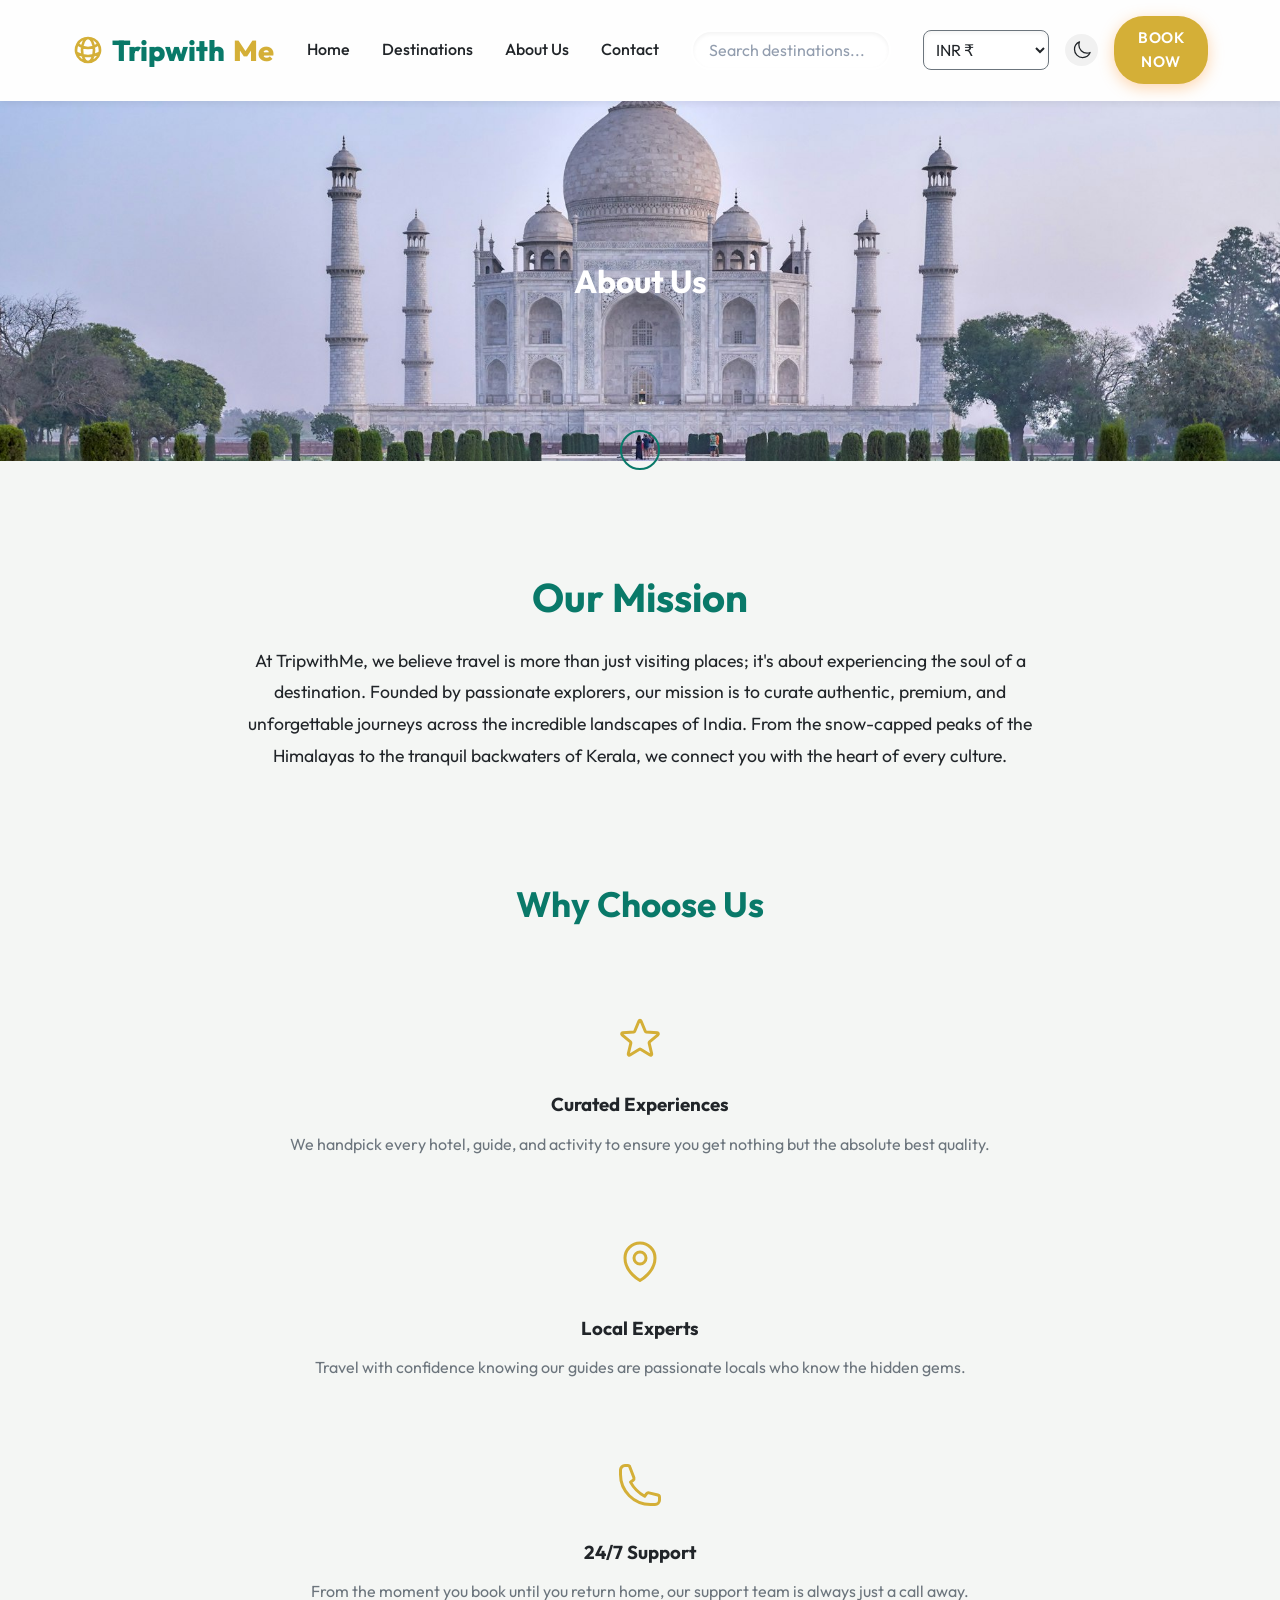
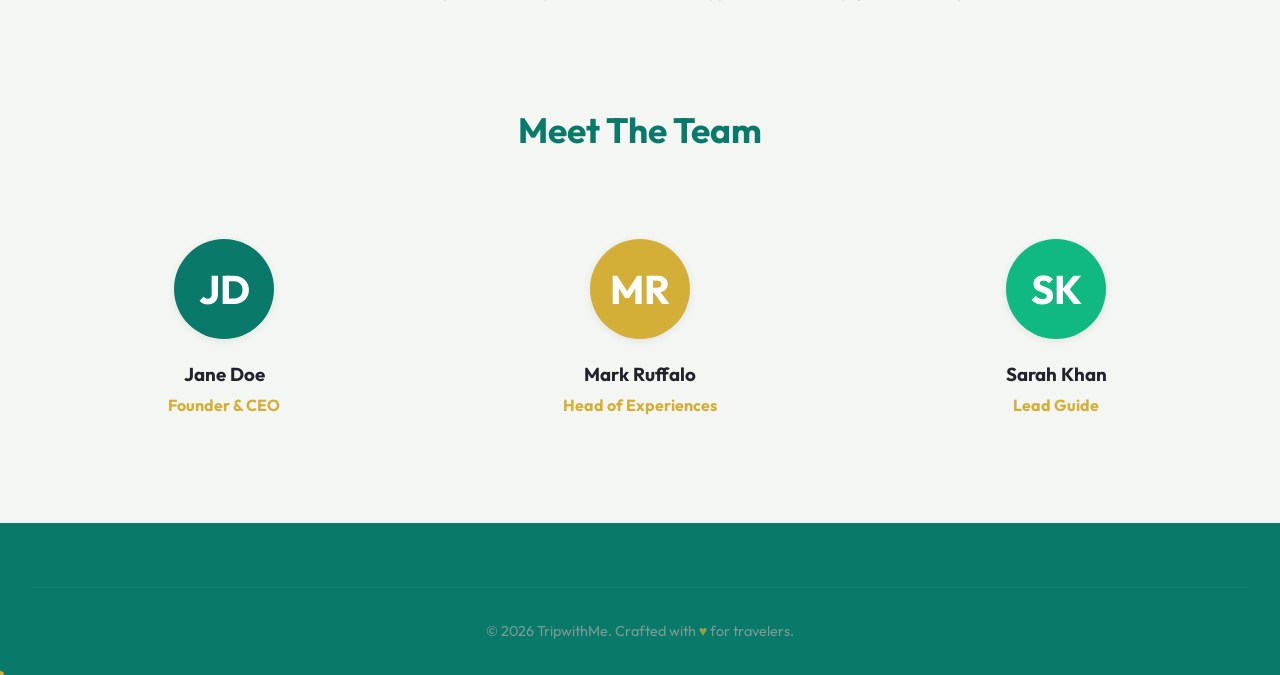
==== commit b47d261f: "Populated all trip-details HTML files with unique destination itineraries and images" ====
--- a/about.html
+++ b/about.html
@@ -41,6 +41,12 @@
         </ul>
 
         <div class="header-controls">
+          <!-- Global Search -->
+          <div class="search-container" style="position: relative; margin-right: 1rem;">
+            <input type="text" id="global-search" class="glass-input" placeholder="Search destinations..." style="padding: 0.5rem 1rem; border-radius: 20px; width: 200px;">
+            <div id="search-results" class="search-results glassmorphism" style="position: absolute; top: 110%; left: 0; width: 100%; border-radius: 8px; display: none; flex-direction: column; z-index: 1000; max-height: 300px; overflow-y: auto;"></div>
+          </div>
+
           <select id="currency-select" aria-label="Currency" class="glass-select">
             <option value="INR">INR ₹</option>
             <option value="USD">USD $</option>
@@ -129,7 +135,7 @@
     <!-- Footer -->
     <footer class="footer">
       <div class="footer-bottom">
-        <p>&copy; 2026 TripwithMe. Crafted with <span style="color: var(--primary-accent)">♥</span> for travelers.</p>
+        <p>&copy; 2026 TripwithMe. Crafted with <span style="color: var(--primary-accent)">&hearts;</span> for travelers.</p>
       </div>
     </footer>
   </body>
--- a/style.css
+++ b/style.css
@@ -1945,3 +1945,91 @@
     grid-template-columns: 1fr;
   }
 }
+
+
+/* Lightbox Image Hover */
+.gallery-grid img {
+  transition: transform 0.3s ease;
+}
+.gallery-grid img:hover {
+  transform: scale(1.02);
+  box-shadow: var(--shadow-md);
+}
+
+
+/* -------------------------------------------
+   Creative Form Elements (Glassmorphism)
+------------------------------------------- */
+.glass-input, .glass-select {
+  width: 100%;
+  padding: 1.2rem 1.5rem;
+  background: rgba(255, 255, 255, 0.6);
+  border: 2px solid transparent;
+  border-radius: var(--border-radius);
+  color: var(--text-dark);
+  font-family: inherit;
+  font-size: 1rem;
+  transition: all 0.3s cubic-bezier(0.4, 0, 0.2, 1);
+  backdrop-filter: blur(10px);
+  box-shadow: inset 0 2px 4px rgba(0,0,0,0.05);
+}
+
+.dark-mode .glass-input, .dark-mode .glass-select {
+  background: rgba(30, 41, 59, 0.5);
+  border: 2px solid rgba(255, 255, 255, 0.05);
+  color: var(--white);
+  box-shadow: inset 0 2px 4px rgba(0,0,0,0.2);
+}
+
+.glass-input:focus, .glass-select:focus {
+  outline: none;
+  border-color: var(--primary-accent);
+  background: rgba(255, 255, 255, 0.9);
+  box-shadow: 0 0 20px rgba(245, 158, 11, 0.15), inset 0 2px 4px rgba(0,0,0,0.05);
+  transform: translateY(-2px);
+}
+
+.dark-mode .glass-input:focus, .dark-mode .glass-select:focus {
+  background: rgba(30, 41, 59, 0.8);
+  border-color: var(--primary-accent);
+  box-shadow: 0 0 20px rgba(245, 158, 11, 0.2), inset 0 2px 4px rgba(0,0,0,0.2);
+}
+
+.glass-input::placeholder {
+  color: rgba(100, 116, 139, 0.7);
+  transition: opacity 0.3s ease;
+}
+
+.dark-mode .glass-input::placeholder {
+  color: rgba(255, 255, 255, 0.4);
+}
+
+.glass-input:focus::placeholder {
+  opacity: 0.5;
+}
+
+/* Button pulse animation for creative touch */
+.btn-pulse {
+  position: relative;
+  overflow: hidden;
+}
+
+.btn-pulse::after {
+  content: '';
+  position: absolute;
+  top: 50%;
+  left: 50%;
+  width: 150%;
+  height: 150%;
+  background: rgba(255, 255, 255, 0.2);
+  border-radius: 50%;
+  transform: translate(-50%, -50%) scale(0);
+  opacity: 0;
+  transition: transform 0.6s ease-out, opacity 0.6s ease-out;
+}
+
+.btn-pulse:active::after {
+  transform: translate(-50%, -50%) scale(1);
+  opacity: 1;
+  transition: 0s;
+}
